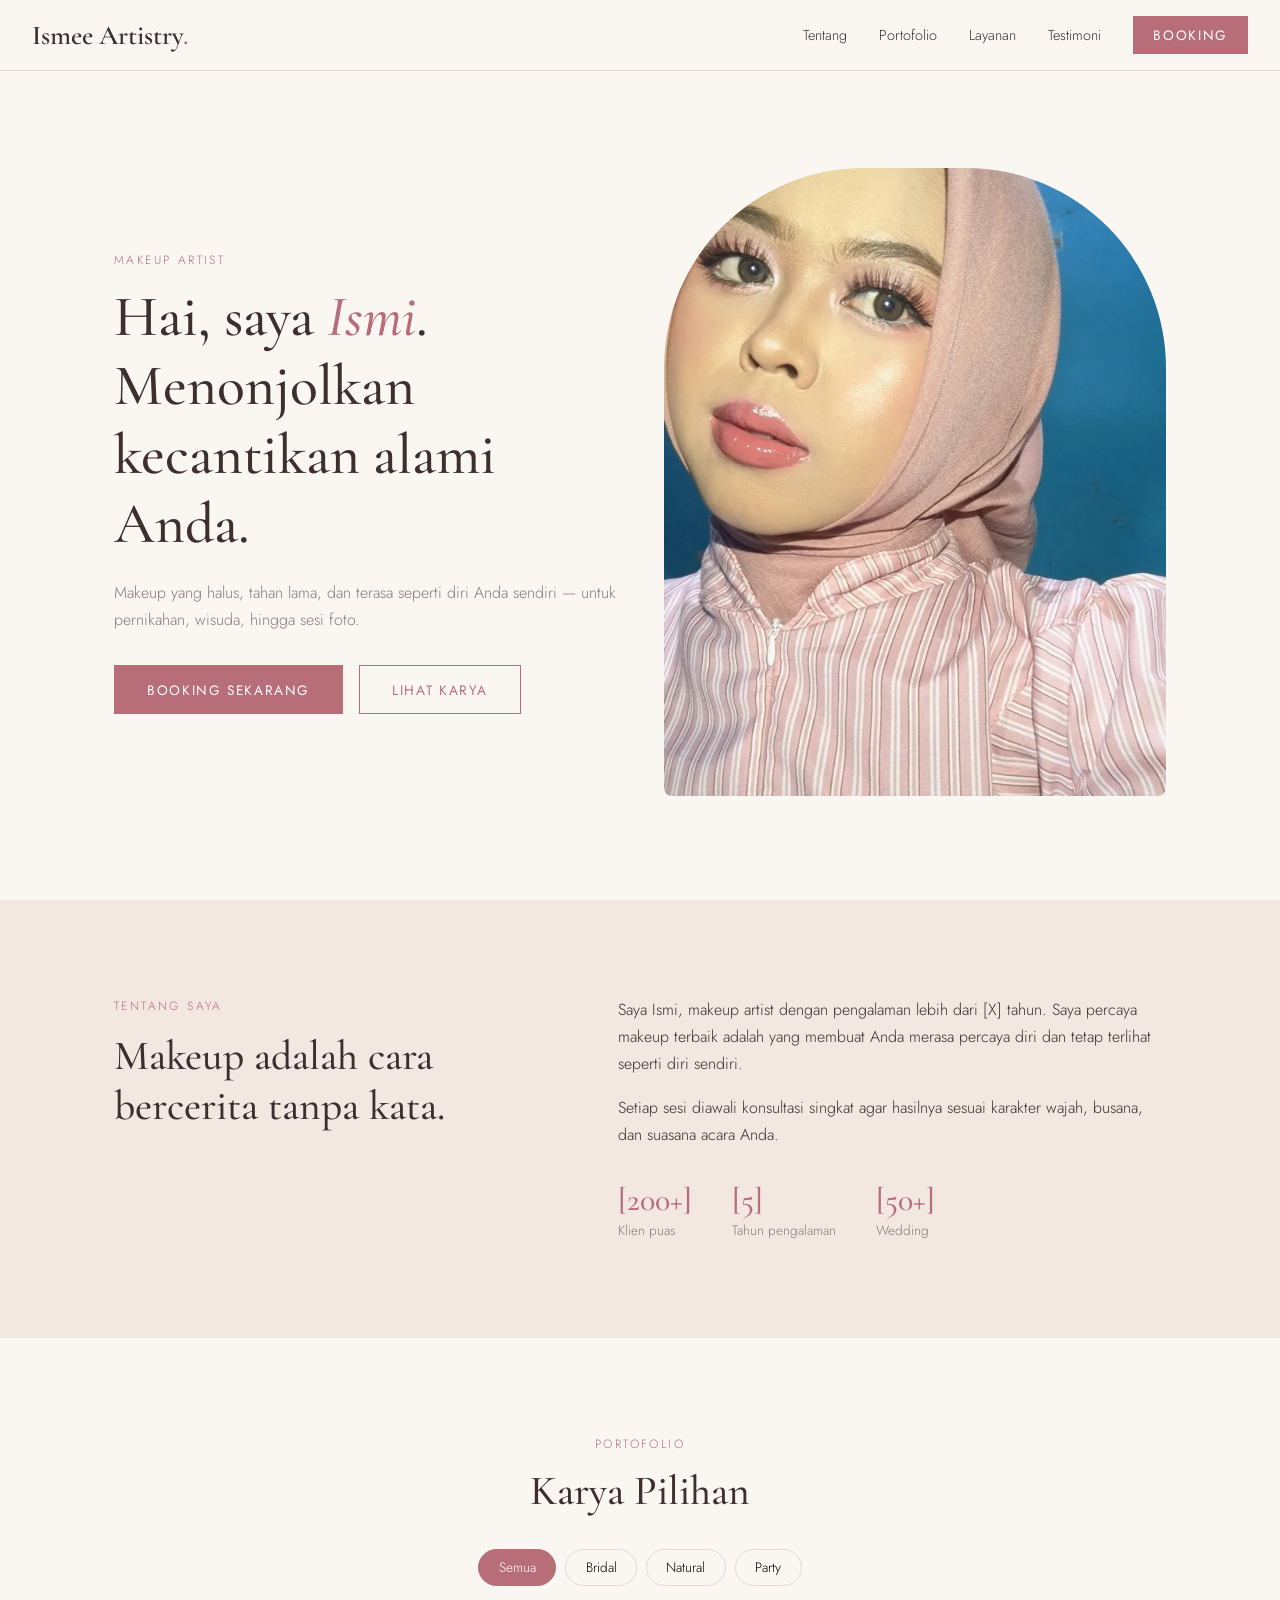
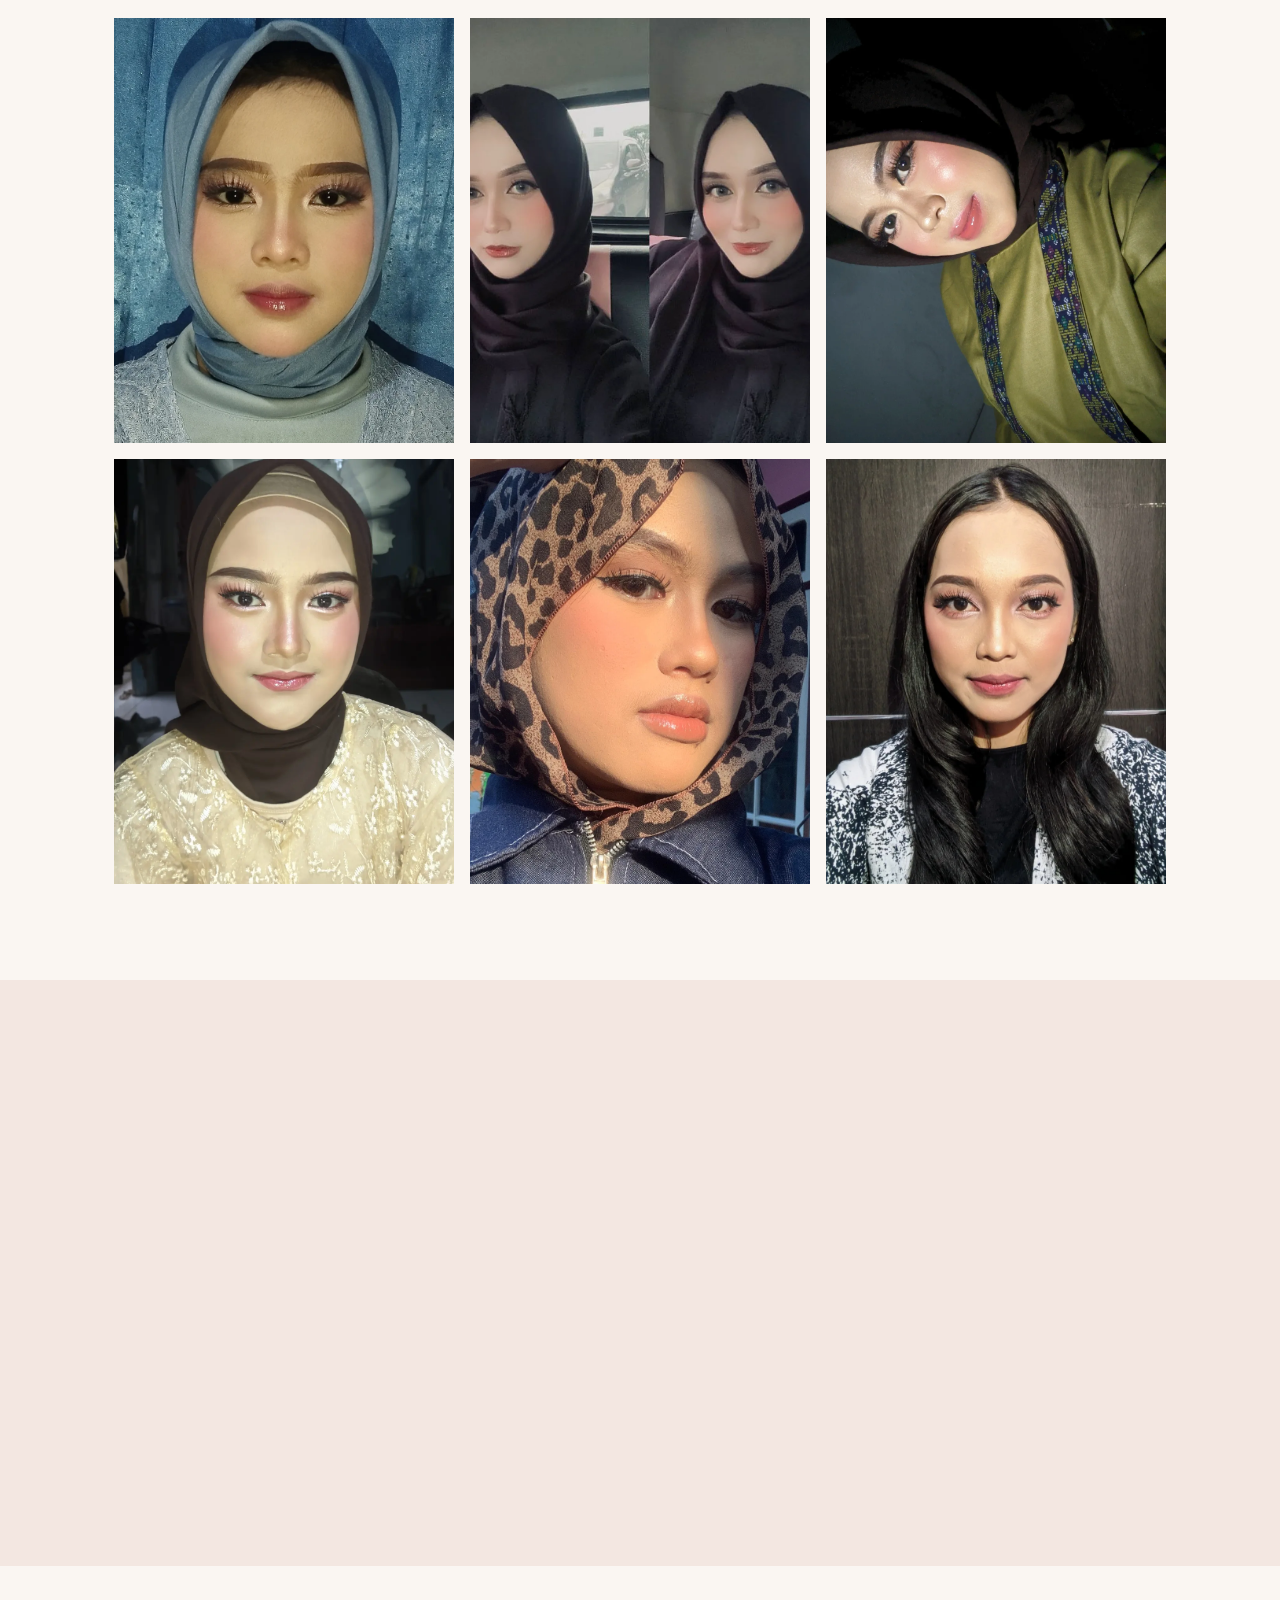
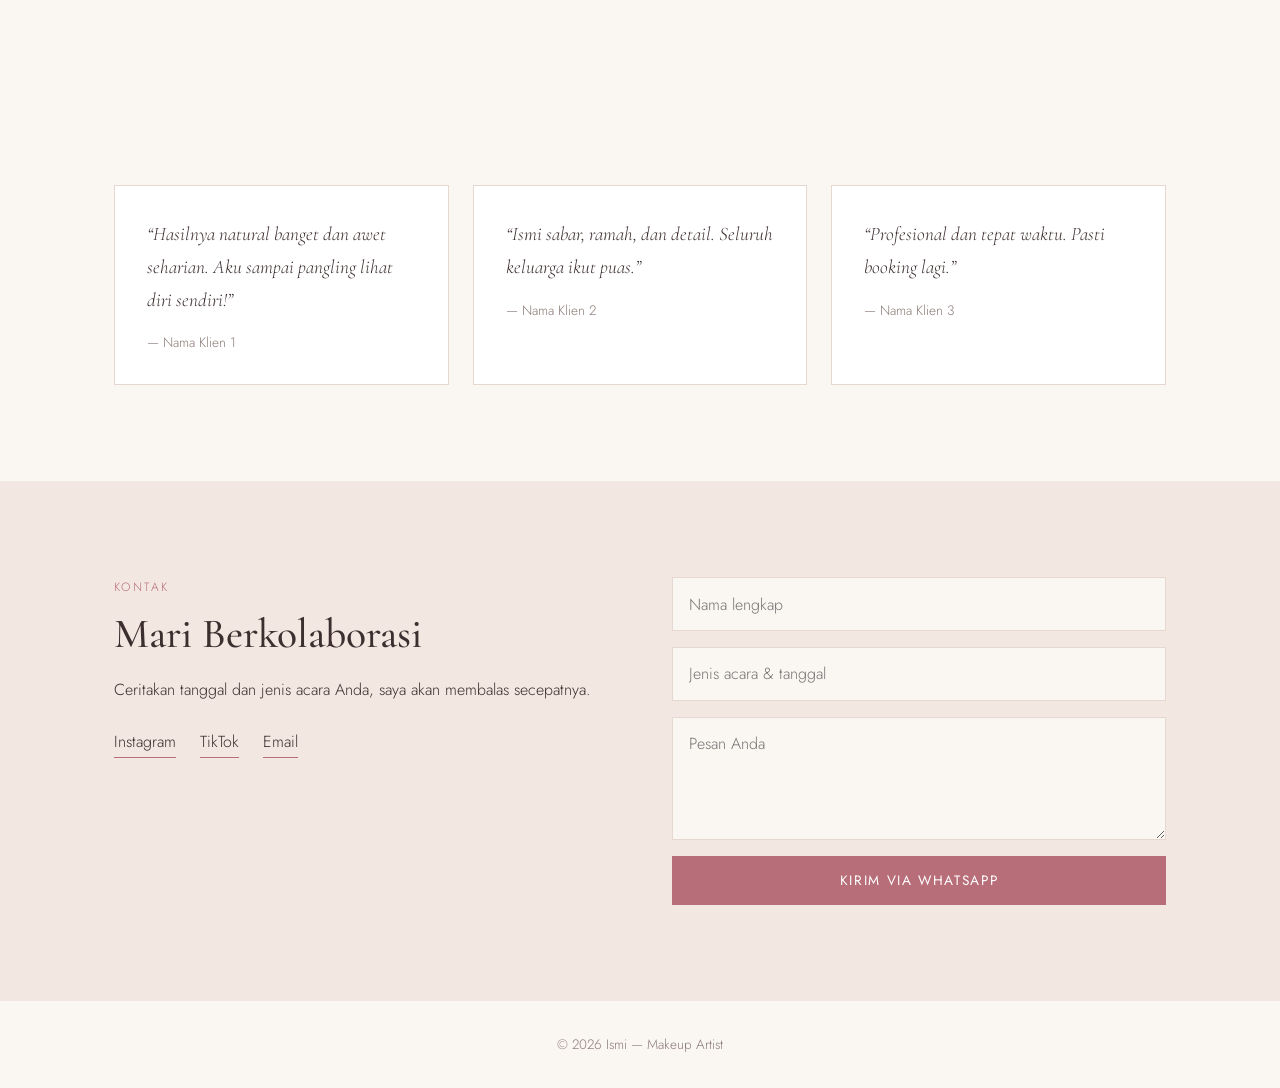
==== index.html @ 581e28f1 "Add files via upload" ====
<!DOCTYPE html>
<html lang="id">
<head>
  <meta charset="UTF-8">
  <meta name="viewport" content="width=device-width, initial-scale=1">
<title>Ismee Artistry | Makeup Artist</title>
  <meta name="description" content="Portofolio Ismi, Makeup Artist untuk wedding, wisuda, dan editorial.">
  <link rel="preconnect" href="https://fonts.googleapis.com">
  <link rel="preconnect" href="https://fonts.gstatic.com" crossorigin>
  <link href="https://fonts.googleapis.com/css2?family=Cormorant+Garamond:ital,wght@0,500;0,600;1,500&family=Jost:wght@300;400;500&display=swap" rel="stylesheet">
  <link rel="stylesheet" href="style.css">
</head>
<body>

<!-- NAVBAR -->
<header class="nav">
  <a href="#home" class="logo">Ismee Artistry<span>.</span></a>
  <button class="burger" aria-label="Menu" aria-expanded="false"><span></span><span></span></button>
  <nav class="menu">
    <a href="#tentang">Tentang</a>
    <a href="#portofolio">Portofolio</a>
    <a href="#layanan">Layanan</a>
    <a href="#testimoni">Testimoni</a>
    <a href="#kontak" class="btn btn-sm">Booking</a>
  </nav>
</header>

<!-- HERO -->
<section id="home" class="hero">
  <div class="hero-text reveal">
    <p class="eyebrow">Makeup Artist</p>
    <h1>Hai, saya <em>Ismi</em>.<br>Menonjolkan kecantikan alami Anda.</h1>
    <p class="lead">Makeup yang halus, tahan lama, dan terasa seperti diri Anda sendiri — untuk pernikahan, wisuda, hingga sesi foto.</p>
    <div class="cta">
      <a href="#kontak" class="btn">Booking Sekarang</a>
      <a href="#portofolio" class="btn btn-ghost">Lihat Karya</a>
    </div>
  </div>
  <div class="hero-img reveal">
    <img src="images/6.webp" alt="Foto Ismi, Makeup Artist">
  </div>
</section>

<!-- TENTANG -->
<section id="tentang" class="section alt">
  <div class="container about">
    <div class="reveal">
      <p class="eyebrow">Tentang Saya</p>
      <h2>Makeup adalah cara bercerita tanpa kata.</h2>
    </div>
    <div class="reveal">
      <p>Saya Ismi, makeup artist dengan pengalaman lebih dari [X] tahun. Saya percaya makeup terbaik adalah yang membuat Anda merasa percaya diri dan tetap terlihat seperti diri sendiri.</p>
      <p>Setiap sesi diawali konsultasi singkat agar hasilnya sesuai karakter wajah, busana, dan suasana acara Anda.</p>
      <ul class="stats">
        <li><strong>[200+]</strong> Klien puas</li>
        <li><strong>[5]</strong> Tahun pengalaman</li>
        <li><strong>[50+]</strong> Wedding</li>
      </ul>
    </div>
  </div>
</section>

<!-- PORTOFOLIO -->
<section id="portofolio" class="section">
  <div class="container">
    <div class="center reveal">
      <p class="eyebrow">Portofolio</p>
      <h2>Karya Pilihan</h2>
    </div>
    <div class="filters reveal">
      <button class="chip active" data-filter="all">Semua</button>
      <button class="chip" data-filter="bridal">Bridal</button>
      <button class="chip" data-filter="natural">Natural</button>
      <button class="chip" data-filter="party">Party</button>
    </div>
    <div class="gallery">
      <figure data-cat="bridal"><img src="images/contoh1.webp" alt="Makeup pengantin" loading="lazy"></figure>
      <figure data-cat="natural"><img src="images/2.webp" alt="Makeup natural" loading="lazy"></figure>
      <figure data-cat="party"><img src="images/3.webp" alt="Makeup pesta" loading="lazy"></figure>
      <figure data-cat="bridal"><img src="images/9.webp" alt="Makeup akad" loading="lazy"></figure>
      <figure data-cat="natural"><img src="images/5.webp" alt="Makeup wisuda" loading="lazy"></figure>
      <figure data-cat="party"><img src="images/7.webp" alt="Makeup editorial" loading="lazy"></figure>
    </div>
  </div>
</section>

<!-- LAYANAN & PENGALAMAN -->
<section id="layanan" class="section alt">
  <div class="container two-col">
    <div class="reveal">
      <p class="eyebrow">Layanan & Keahlian</p>
      <h2>Yang Saya Tawarkan</h2>
      <ul class="skills">
        <li><span>Bridal Makeup</span><small>Akad, resepsi, siraman</small></li>
        <li><span>Graduation & Party</span><small>Wisuda, lamaran, pesta</small></li>
        <li><span>Natural Everyday</span><small>Foto, interview, harian</small></li>
        <li><span>Editorial & Photoshoot</span><small>Kolaborasi fotografer</small></li>
        <li><span>Makeup Class</span><small>Privat & grup</small></li>
      </ul>
    </div>
    <div class="reveal">
      <p class="eyebrow">Pengalaman</p>
      <h2>Perjalanan Saya</h2>
      <div class="timeline">
        <div><b>2024 — Sekarang</b><span>Freelance Makeup Artist</span><small>Wedding & event, [Kota]</small></div>
        <div><b>2022 — 2024</b><span>Makeup Artist, [Nama Studio]</span><small>Bridal & photoshoot</small></div>
        <div><b>2021</b><span>Sertifikasi Makeup, [Nama Akademi]</span><small>Teknik dasar hingga lanjutan</small></div>
      </div>
    </div>
  </div>
</section>

<!-- TESTIMONI -->
<section id="testimoni" class="section">
  <div class="container">
    <div class="center reveal">
      <p class="eyebrow">Testimoni</p>
      <h2>Kata Mereka</h2>
    </div>
    <div class="cards">
      <blockquote class="reveal">“Hasilnya natural banget dan awet seharian. Aku sampai pangling lihat diri sendiri!”<cite>— Nama Klien 1</cite></blockquote>
      <blockquote class="reveal">“Ismi sabar, ramah, dan detail. Seluruh keluarga ikut puas.”<cite>— Nama Klien 2</cite></blockquote>
      <blockquote class="reveal">“Profesional dan tepat waktu. Pasti booking lagi.”<cite>— Nama Klien 3</cite></blockquote>
    </div>
  </div>
</section>

<!-- KONTAK -->
<section id="kontak" class="section alt">
  <div class="container two-col">
    <div class="reveal">
      <p class="eyebrow">Kontak</p>
      <h2>Mari Berkolaborasi</h2>
      <p>Ceritakan tanggal dan jenis acara Anda, saya akan membalas secepatnya.</p>
      <p class="social">
        <a href="https://instagram.com/ismee.artistry" target="_blank" rel="noopener">Instagram</a>
        <a href="https://tiktok.com/@USERNAME" target="_blank" rel="noopener">TikTok</a>
        <a href="mailto:email@contoh.com">Email</a>
      </p>
    </div>
    <form id="contactForm" class="form reveal">
      <input type="text" id="nama" placeholder="Nama lengkap" required>
      <input type="text" id="acara" placeholder="Jenis acara & tanggal" required>
      <textarea id="pesan" rows="4" placeholder="Pesan Anda" required></textarea>
      <button type="submit" class="btn">Kirim via WhatsApp</button>
    </form>
  </div>
</section>

<footer class="footer">© <span id="year"></span> Ismi — Makeup Artist</footer>

<!-- LIGHTBOX -->
<div class="lightbox" id="lightbox"><img alt=""></div>

<script src="script.js"></script>
</body>
</html>
---- style.css ----
:root{
  --ivory:#FAF6F2; --blush:#F3E7E1; --rose:#B76E79; --rose-dark:#9A5560;
  --text:#3D2F2F; --muted:#8A7B77; --line:#E6D8D0;
  --serif:'Cormorant Garamond',serif; --sans:'Jost',sans-serif;
}
*{margin:0;padding:0;box-sizing:border-box}
html{scroll-behavior:smooth;scroll-padding-top:70px}
body{font-family:var(--sans);font-weight:300;background:var(--ivory);color:var(--text);line-height:1.7}
img{max-width:100%;display:block}
a{color:inherit;text-decoration:none}
h1,h2{font-family:var(--serif);font-weight:500;line-height:1.2}
h1{font-size:clamp(2.2rem,5vw,3.6rem)} h1 em,h2 em{color:var(--rose);font-style:italic}
h2{font-size:clamp(1.8rem,3.5vw,2.6rem);margin-bottom:1rem}
.eyebrow{text-transform:uppercase;letter-spacing:.2em;font-size:.75rem;color:var(--rose);margin-bottom:.8rem}
.container{max-width:1100px;margin:auto;padding:0 1.5rem}
.section{padding:6rem 0}.alt{background:var(--blush)}.center{text-align:center}

/* Tombol */
.btn{display:inline-block;background:var(--rose);color:#fff;padding:.85rem 2rem;border:1px solid var(--rose);
  font:400 .85rem var(--sans);letter-spacing:.12em;text-transform:uppercase;cursor:pointer;transition:.3s}
.btn:hover{background:var(--rose-dark);border-color:var(--rose-dark)}
.btn-ghost{background:transparent;color:var(--rose)}.btn-ghost:hover{color:#fff}
.btn-sm{padding:.5rem 1.2rem}

/* Navbar */
.nav{position:fixed;top:0;width:100%;z-index:50;display:flex;justify-content:space-between;align-items:center;
  padding:1rem 2rem;background:rgba(250,246,242,.92);backdrop-filter:blur(8px);border-bottom:1px solid var(--line)}
.logo{font:600 1.7rem var(--serif)}.logo span{color:var(--rose)}
.menu{display:flex;gap:2rem;align-items:center;font-size:.9rem}
.menu a:not(.btn):hover{color:var(--rose)}
.burger{display:none;background:none;border:0;cursor:pointer;padding:.5rem}
.burger span{display:block;width:24px;height:1.5px;background:var(--text);margin:6px 0;transition:.3s}

/* Hero */
.hero{min-height:100vh;display:grid;grid-template-columns:1fr 1fr;align-items:center;gap:3rem;
  max-width:1100px;margin:auto;padding:7rem 1.5rem 3rem}
.lead{color:var(--muted);margin:1.2rem 0 2rem;max-width:34rem}
.cta{display:flex;gap:1rem;flex-wrap:wrap}
.hero-img img{width:100%;aspect-ratio:4/5;object-fit:cover;border-radius:200px 200px 8px 8px;background:var(--blush)}

/* About */
.about{display:grid;grid-template-columns:1fr 1.2fr;gap:3rem;align-items:start}
.about p{margin-bottom:1rem}
.stats{display:flex;gap:2.5rem;list-style:none;margin-top:2rem}
.stats strong{display:block;font:500 2rem var(--serif);color:var(--rose)}
.stats li{font-size:.85rem;color:var(--muted)}

/* Galeri */
.filters{display:flex;gap:.6rem;justify-content:center;flex-wrap:wrap;margin:2rem 0}
.chip{background:none;border:1px solid var(--line);padding:.45rem 1.2rem;border-radius:30px;
  font:300 .85rem var(--sans);cursor:pointer;transition:.3s}
.chip.active,.chip:hover{background:var(--rose);border-color:var(--rose);color:#fff}
.gallery{display:grid;grid-template-columns:repeat(3,1fr);gap:1rem}
.gallery figure{overflow:hidden;aspect-ratio:4/5;background:var(--blush);cursor:zoom-in}
.gallery img{width:100%;height:100%;object-fit:cover;transition:transform .6s}
.gallery figure:hover img{transform:scale(1.06)}
.gallery figure.hide{display:none}

/* Layanan & timeline */
.two-col{display:grid;grid-template-columns:1fr 1fr;gap:4rem}
.skills{list-style:none}
.skills li{padding:1rem 0;border-bottom:1px solid var(--line);display:flex;justify-content:space-between;gap:1rem}
.skills span{font:500 1.25rem var(--serif)}.skills small,.timeline small{color:var(--muted)}
.timeline{border-left:1px solid var(--rose);padding-left:1.5rem}
.timeline div{margin-bottom:1.6rem;position:relative}
.timeline div::before{content:"";position:absolute;left:-1.9rem;top:.55rem;width:9px;height:9px;border-radius:50%;background:var(--rose)}
.timeline b{display:block;font-weight:400;font-size:.8rem;color:var(--rose);letter-spacing:.1em}
.timeline span{display:block;font:500 1.2rem var(--serif)}

/* Testimoni */
.cards{display:grid;grid-template-columns:repeat(3,1fr);gap:1.5rem;margin-top:2.5rem}
blockquote{background:#fff;padding:2rem;border:1px solid var(--line);font-family:var(--serif);font-size:1.2rem;font-style:italic}
cite{display:block;margin-top:1rem;font:300 .85rem var(--sans);color:var(--muted);font-style:normal}

/* Kontak */
.social{display:flex;gap:1.5rem;margin-top:1.5rem}
.social a{border-bottom:1px solid var(--rose);padding-bottom:2px}.social a:hover{color:var(--rose)}
.form{display:flex;flex-direction:column;gap:1rem}
.form input,.form textarea{padding:.9rem 1rem;border:1px solid var(--line);background:var(--ivory);font:300 1rem var(--sans);color:var(--text)}
.form input:focus,.form textarea:focus{outline:none;border-color:var(--rose)}
.footer{text-align:center;padding:2rem;font-size:.85rem;color:var(--muted)}

/* Lightbox & animasi */
.lightbox{position:fixed;inset:0;background:rgba(61,47,47,.9);display:none;place-items:center;z-index:100;cursor:zoom-out;padding:1.5rem}
.lightbox.open{display:grid}.lightbox img{max-height:90vh;object-fit:contain}
.reveal{opacity:0;transform:translateY(24px);transition:.8s ease}.reveal.show{opacity:1;transform:none}

/* Responsif */
@media(max-width:860px){
  .burger{display:block}
  .menu{position:absolute;top:100%;left:0;right:0;background:var(--ivory);flex-direction:column;padding:1.5rem;
    gap:1.2rem;border-bottom:1px solid var(--line);display:none}
  .menu.open{display:flex}
  .hero,.about,.two-col{grid-template-columns:1fr}
  .hero{padding-top:6rem;text-align:center}.cta{justify-content:center}.lead{margin-inline:auto}
  .hero-img{order:-1;max-width:320px;margin:auto}
  .gallery,.cards{grid-template-columns:repeat(2,1fr)}
  .cards{grid-template-columns:1fr}.section{padding:4rem 0}
}
@media(max-width:480px){.gallery{grid-template-columns:1fr 1fr;gap:.5rem}.stats{gap:1.5rem}}
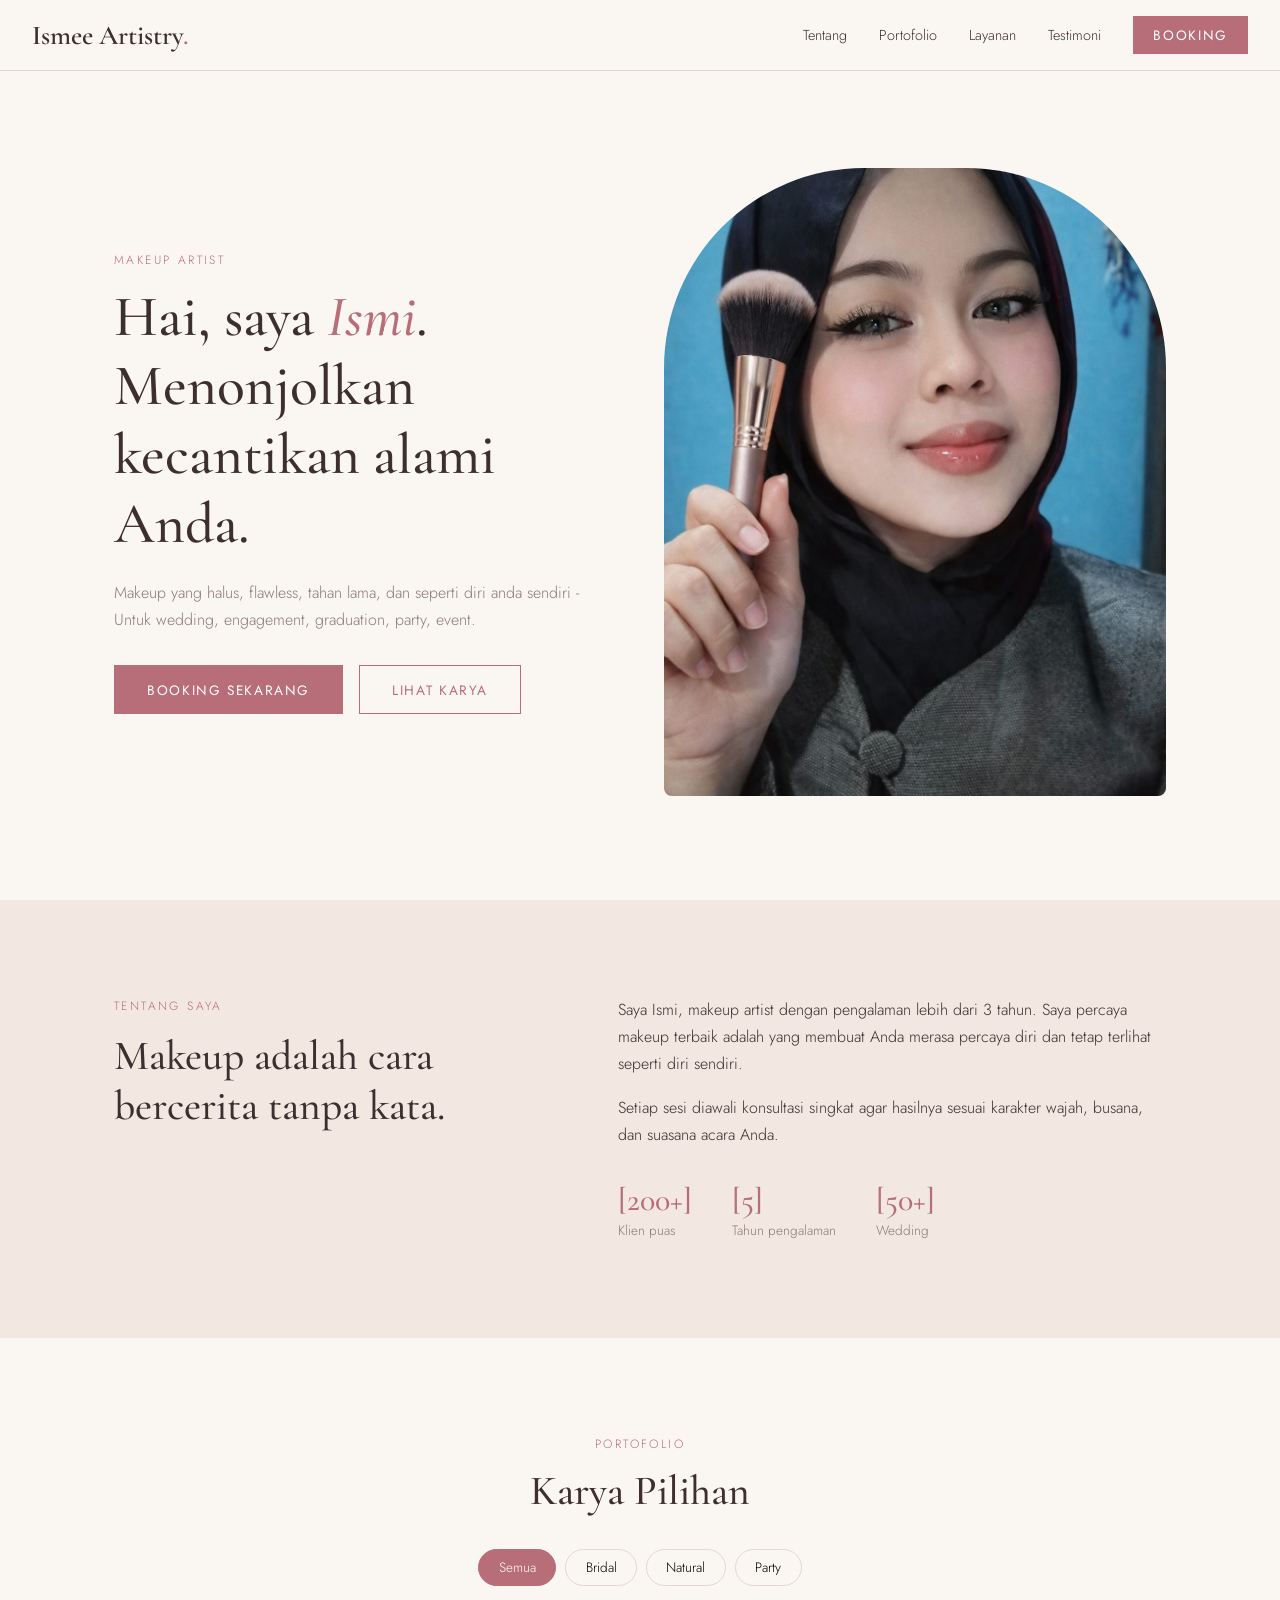
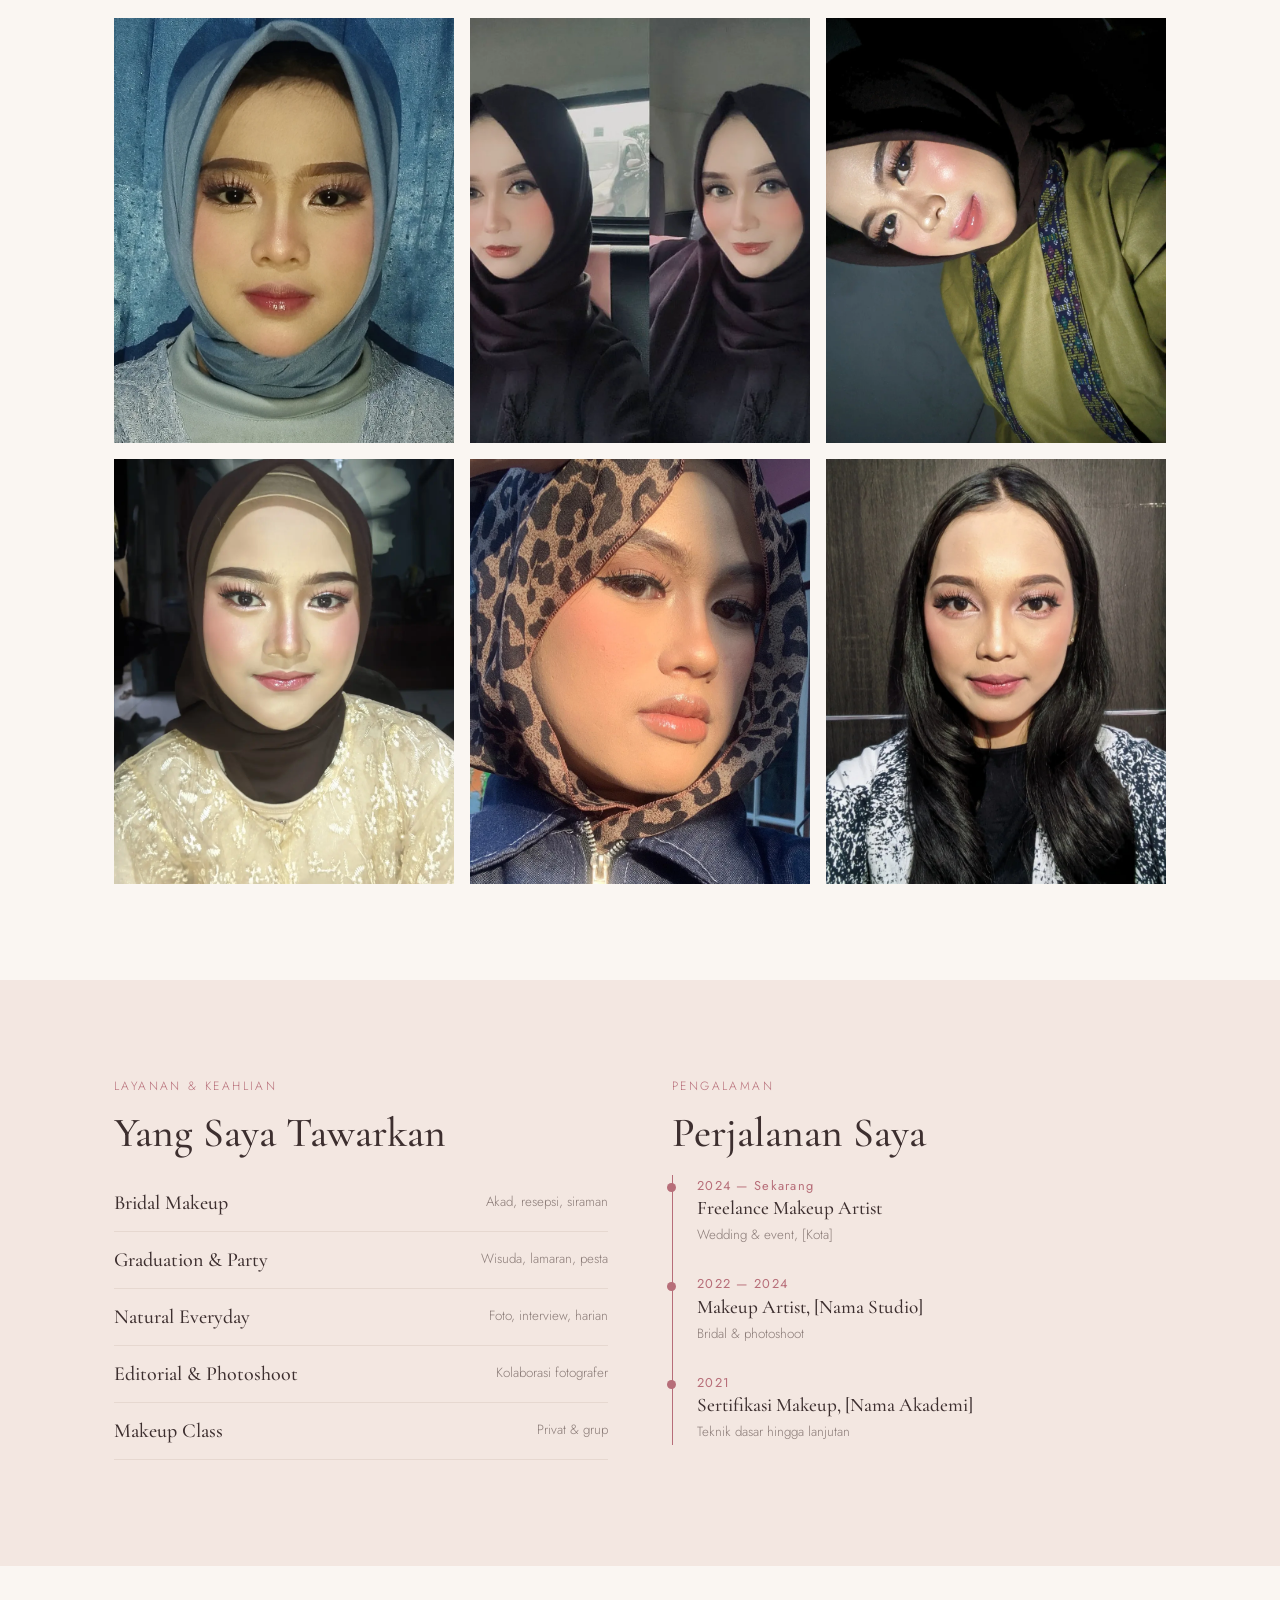
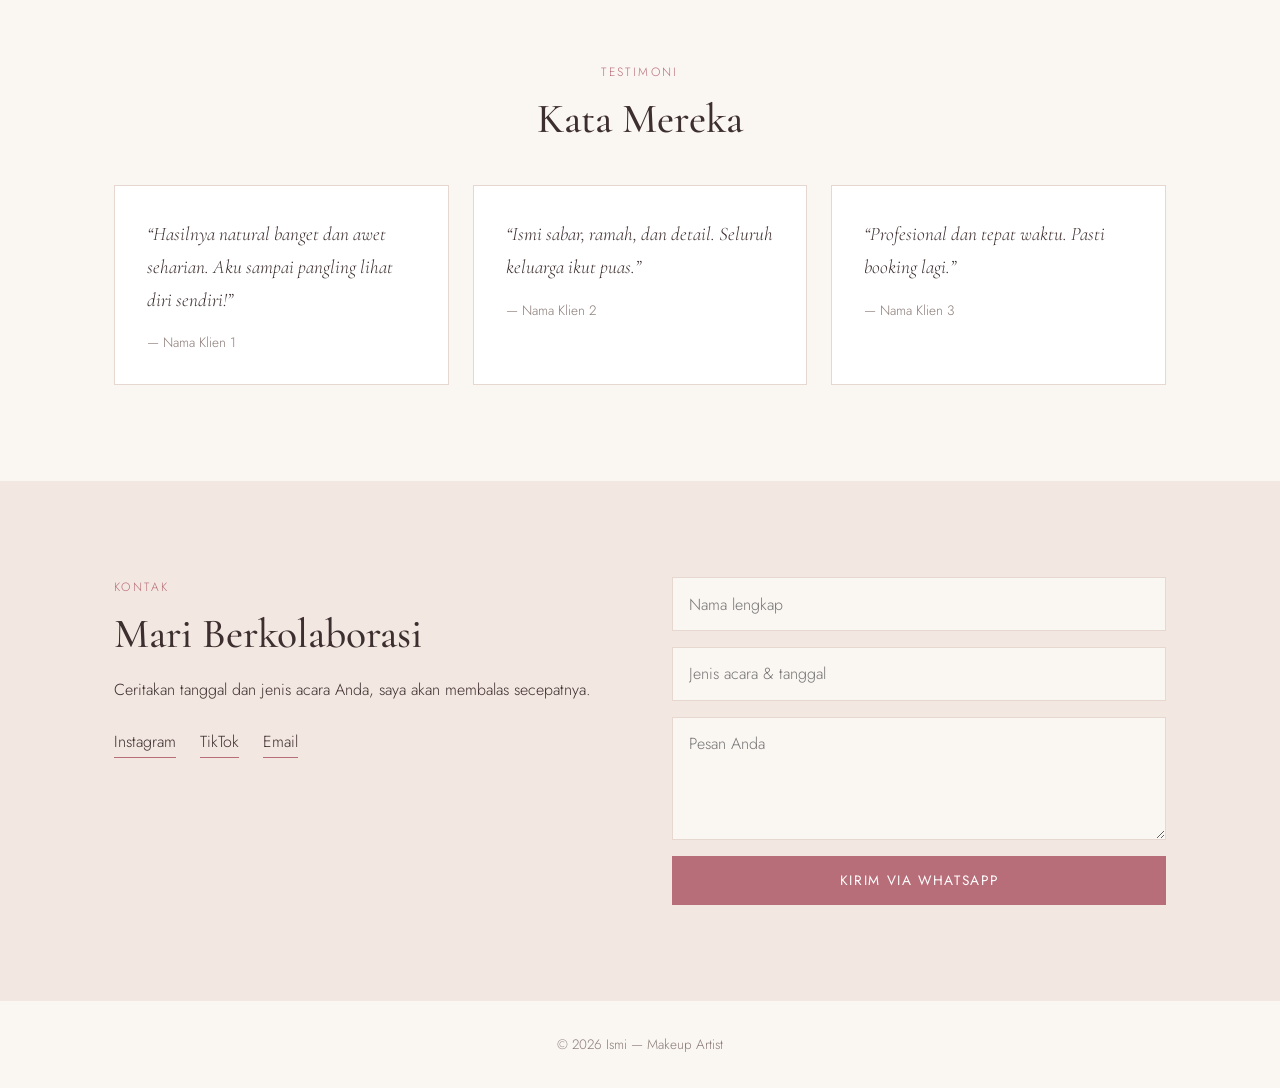
==== commit 9d5c80a6: "Update index.html" ====
--- a/index.html
+++ b/index.html
@@ -30,14 +30,14 @@
   <div class="hero-text reveal">
     <p class="eyebrow">Makeup Artist</p>
     <h1>Hai, saya <em>Ismi</em>.<br>Menonjolkan kecantikan alami Anda.</h1>
-    <p class="lead">Makeup yang halus, tahan lama, dan terasa seperti diri Anda sendiri — untuk pernikahan, wisuda, hingga sesi foto.</p>
+    <p class="lead">Makeup yang halus, flawless, tahan lama, dan seperti diri anda sendiri - Untuk wedding, engagement, graduation, party, event.</p>
     <div class="cta">
       <a href="#kontak" class="btn">Booking Sekarang</a>
       <a href="#portofolio" class="btn btn-ghost">Lihat Karya</a>
     </div>
   </div>
   <div class="hero-img reveal">
-    <img src="images/6.webp" alt="Foto Ismi, Makeup Artist">
+    <img src="images/pp.jpg" alt="Foto Ismi, Makeup Artist">
   </div>
 </section>
 
@@ -49,7 +49,7 @@
       <h2>Makeup adalah cara bercerita tanpa kata.</h2>
     </div>
     <div class="reveal">
-      <p>Saya Ismi, makeup artist dengan pengalaman lebih dari [X] tahun. Saya percaya makeup terbaik adalah yang membuat Anda merasa percaya diri dan tetap terlihat seperti diri sendiri.</p>
+      <p>Saya Ismi, makeup artist dengan pengalaman lebih dari 3 tahun. Saya percaya makeup terbaik adalah yang membuat Anda merasa percaya diri dan tetap terlihat seperti diri sendiri.</p>
       <p>Setiap sesi diawali konsultasi singkat agar hasilnya sesuai karakter wajah, busana, dan suasana acara Anda.</p>
       <ul class="stats">
         <li><strong>[200+]</strong> Klien puas</li>
@@ -154,4 +154,4 @@
 
 <script src="script.js"></script>
 </body>
-</html>+</html>
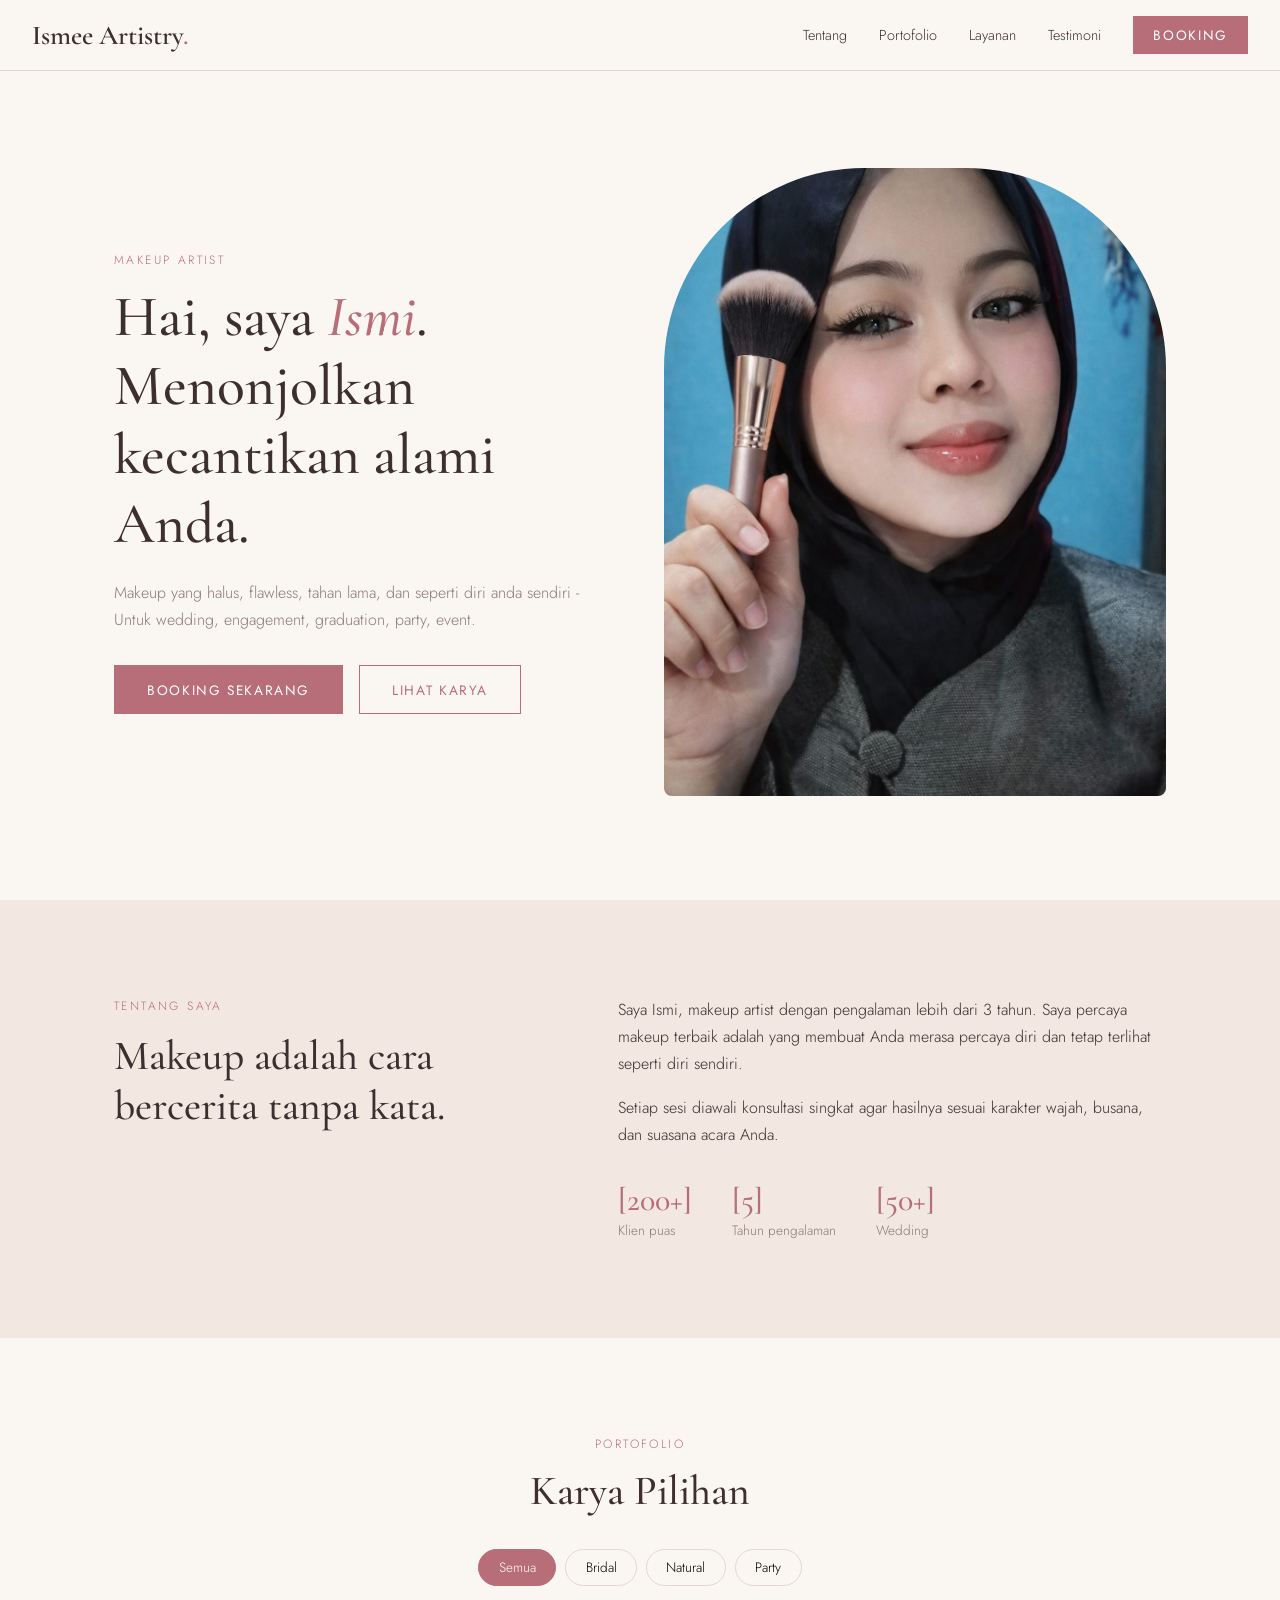
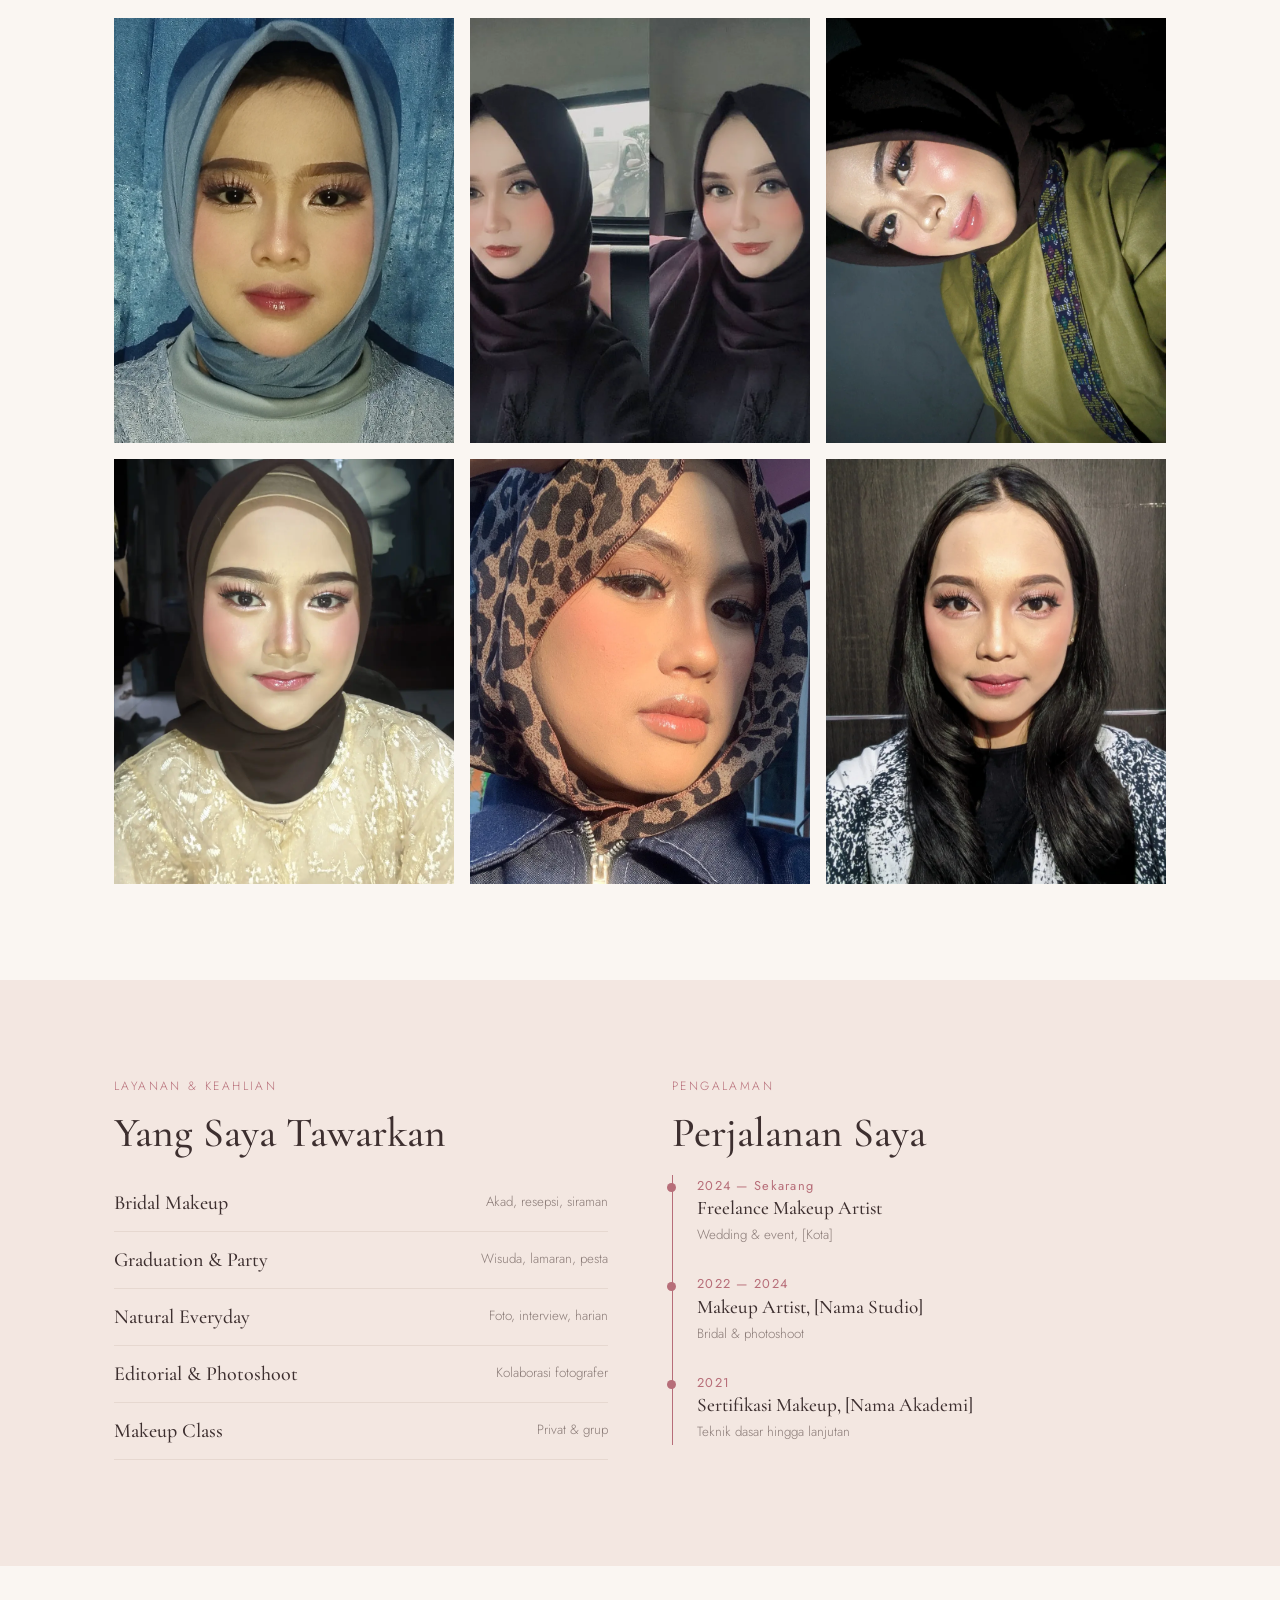
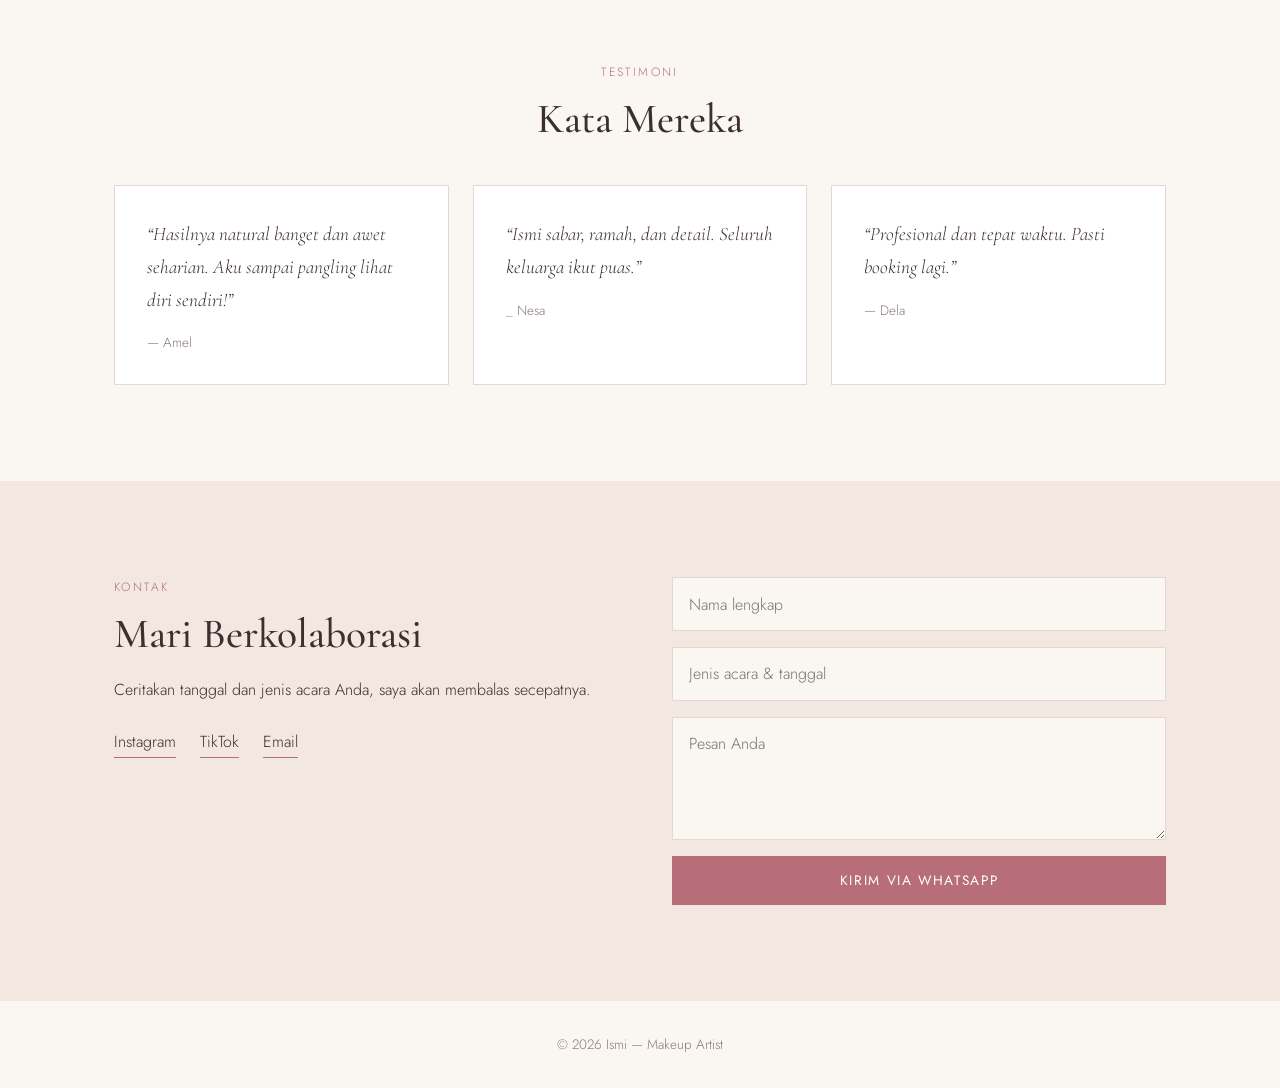
==== commit bceb90fe: "Update index.html" ====
--- a/index.html
+++ b/index.html
@@ -118,9 +118,9 @@
       <h2>Kata Mereka</h2>
     </div>
     <div class="cards">
-      <blockquote class="reveal">“Hasilnya natural banget dan awet seharian. Aku sampai pangling lihat diri sendiri!”<cite>— Nama Klien 1</cite></blockquote>
-      <blockquote class="reveal">“Ismi sabar, ramah, dan detail. Seluruh keluarga ikut puas.”<cite>— Nama Klien 2</cite></blockquote>
-      <blockquote class="reveal">“Profesional dan tepat waktu. Pasti booking lagi.”<cite>— Nama Klien 3</cite></blockquote>
+      <blockquote class="reveal">“Hasilnya natural banget dan awet seharian. Aku sampai pangling lihat diri sendiri!”<cite>— Amel</cite></blockquote>
+      <blockquote class="reveal">“Ismi sabar, ramah, dan detail. Seluruh keluarga ikut puas.”<cite>_ Nesa</cite></blockquote>
+      <blockquote class="reveal">“Profesional dan tepat waktu. Pasti booking lagi.”<cite>— Dela</cite></blockquote>
     </div>
   </div>
 </section>
